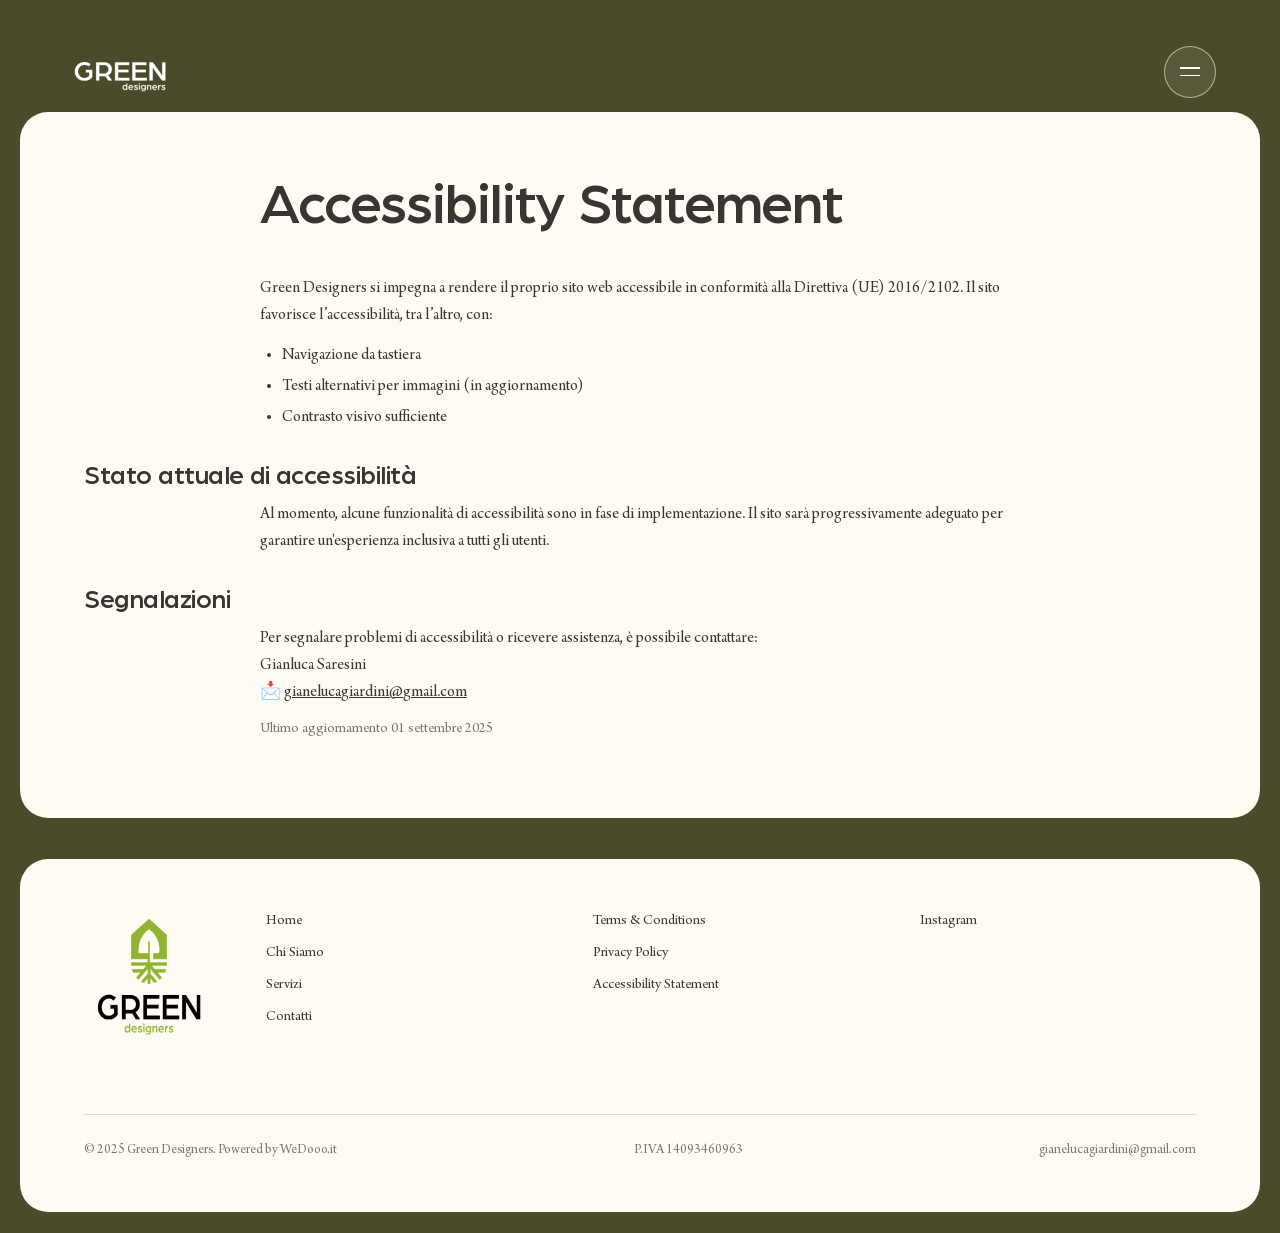
==== accessibility-statement.html @ 31ceeb99 "Sito Green Designers: copia modernizzata del sito Wix Co-Authored-By: Claude Sonnet 5.5 <noreply@ant" ====
<!doctype html>
<html lang="it">
<head>
<meta charset="utf-8">
<meta name="viewport" content="width=device-width, initial-scale=1">
<title>Accessibility Statement | Gian&amp;Luca Green Designers</title>
<meta name="description" content="Dichiarazione di accessibilità del sito Green Designers.">
<meta name="theme-color" content="#32311e">
<meta property="og:title" content="Accessibility Statement | Gian&amp;Luca Green Designers">
<meta property="og:description" content="Dichiarazione di accessibilità del sito Green Designers.">
<meta property="og:type" content="website">
<meta property="og:locale" content="it_IT">
<link rel="icon" type="image/png" href="assets/img/logo-colori.png">
<link rel="preload" href="assets/fonts/arboria-medium.woff2" as="font" type="font/woff2" crossorigin>
<link rel="preload" href="assets/fonts/arno-pro-subhead.woff2" as="font" type="font/woff2" crossorigin>
<link rel="stylesheet" href="assets/css/style.css">
</head>
<body class="inner legal">
<a class="skip" href="#main">Passa al contenuto principale</a>

<header class="site-header" data-header>
  <a class="brand" href="index.html" aria-label="Green Designers – Home"><img src="assets/img/logo-bianco.png" alt="Green Designers" width="237" height="237"></a>
  <button class="burger" type="button" aria-label="Apri il menu" aria-expanded="false" aria-controls="menu" data-burger><span></span><span></span></button>
</header>
<nav class="menu" id="menu" aria-label="Menu principale" aria-hidden="true" data-menu>
  <ul>
    <li style="--i:0"><a href="index.html">Home</a></li>
    <li style="--i:1"><a href="chi-siamo.html">Chi Siamo</a></li>
    <li style="--i:2"><a href="servizi.html">Servizi</a></li>
    <li style="--i:3"><a href="contatti.html">Contatti</a></li>
  </ul>
  <div class="menu-foot">
    <a href="tel:+393490099264">Gian · 349 009 9264</a>
    <a href="tel:+393665047272">Luca · 366 504 7272</a>
    <a href="mailto:gianelucagiardini@gmail.com">gianelucagiardini@gmail.com</a>
  </div>
</nav>
<main id="main">
<article class="legal-article"><h1 class="display">Accessibility Statement</h1>
<p>Green Designers si impegna a rendere il proprio sito web accessibile in conformità alla Direttiva (UE) 2016/2102. Il sito favorisce l’accessibilità, tra l’altro, con:</p>
<ul><li>Navigazione da tastiera</li><li>Testi alternativi per immagini (in aggiornamento)</li><li>Contrasto visivo sufficiente</li></ul>
<h2>Stato attuale di accessibilità</h2>
<p>Al momento, alcune funzionalità di accessibilità sono in fase di implementazione. Il sito sarà progressivamente adeguato per garantire un'esperienza inclusiva a tutti gli utenti.</p>
<h2>Segnalazioni</h2>
<p>Per segnalare problemi di accessibilità o ricevere assistenza, è possibile contattare:<br>Gianluca Saresini<br>📩 <a href="mailto:gianelucagiardini@gmail.com">gianelucagiardini@gmail.com</a></p>
<p class="updated">Ultimo aggiornamento 01 settembre 2025</p></article>
</main>

<footer class="footer">
  <div class="footer-card">
    <a class="footer-logo" href="index.html" aria-label="Green Designers – Home"><img src="assets/img/logo-colori.png" alt="Green Designers" width="152" height="152" loading="lazy"></a>
    <ul class="footer-col">
      <li><a href="index.html">Home</a></li><li><a href="chi-siamo.html">Chi Siamo</a></li><li><a href="servizi.html">Servizi</a></li><li><a href="contatti.html">Contatti</a></li>
    </ul>
    <ul class="footer-col">
      <li><a href="terms-and-conditions.html">Terms &amp; Conditions</a></li>
      <li><a href="privacy-policy.html">Privacy Policy</a></li>
      <li><a href="accessibility-statement.html">Accessibility Statement</a></li>
    </ul>
    <ul class="footer-col">
      <li><a href="https://www.instagram.com/" target="_blank" rel="noopener">Instagram</a></li>
    </ul>
    <div class="footer-legal">
      <span>© 2025 Green Designers. Powered by <a href="https://www.wedooo.it/" target="_blank" rel="noopener">WeDooo.it</a></span>
      <span>P.IVA 14093460963</span>
      <a href="mailto:gianelucagiardini@gmail.com">gianelucagiardini@gmail.com</a>
    </div>
  </div>
</footer>
<script src="assets/js/main.js" defer></script>
</body>
</html>
---- assets/css/style.css ----
@font-face{font-family:"Arboria";src:url("../fonts/arboria-medium.woff2") format("woff2");font-weight:500;font-display:swap}
@font-face{font-family:"Arno Pro";src:url("../fonts/arno-pro-subhead.woff2") format("woff2");font-weight:400;font-display:swap}

:root{
  --olive:#32311e; --olive-2:#4a4b2a; --cream:#fffbf3; --sand:#f0e8db;
  --sage:#cdd4ce; --sage-l:#e2e5d8; --ink:#383633; --muted:#7a756c; --leaf:#6fa53a;
  --head:"Arboria","Helvetica Neue",Helvetica,Arial,sans-serif;
  --body:"Arno Pro","Iowan Old Style",Georgia,"Times New Roman",serif;
  --r:28px; --gap:clamp(12px,1.6vw,22px); --pad:clamp(22px,5vw,72px);
  --ease:cubic-bezier(.2,.7,.2,1);
}
*,*::before,*::after{box-sizing:border-box}
html{scroll-behavior:smooth;-webkit-text-size-adjust:100%}
body{margin:0;background:var(--olive-2);color:var(--ink);font-family:var(--body);font-size:clamp(17px,1.25vw,20px);line-height:1.6;overflow-x:hidden}
body.menu-open{overflow:hidden}
img,video{display:block;max-width:100%}
a{color:inherit}
h1,h2,h3,p,ul,ol,figure,blockquote,address{margin:0}
ul,ol{padding:0;list-style:none}
address{font-style:normal}
:focus-visible{outline:2px solid var(--leaf);outline-offset:3px;border-radius:4px}
.skip{position:fixed;left:12px;top:-60px;z-index:200;background:var(--cream);padding:10px 16px;border-radius:99px;font-family:var(--head);font-size:14px;transition:top .2s}
.skip:focus{top:12px}

/* tipografia */
.display,h1,h2,h3{font-family:var(--head);font-weight:500;letter-spacing:-.02em;line-height:1.08}
.display{font-size:clamp(34px,4.6vw,68px)}
.eyebrow{font-family:var(--body);font-size:clamp(15px,1.1vw,18px);letter-spacing:.02em;margin-bottom:clamp(14px,2vw,26px)}
.prose p+p{margin-top:1.1em}
.prose{max-width:34em}
.num{font-family:var(--body);font-size:15px;opacity:.75;letter-spacing:.06em}

/* bottoni */
.btn{display:inline-flex;align-items:center;gap:.6em;font-family:var(--head);font-size:15px;padding:.95em 1.7em;border-radius:99px;text-decoration:none;border:1px solid currentColor;cursor:pointer;background:none;transition:background .35s var(--ease),color .35s var(--ease),transform .35s var(--ease),border-color .35s}
.btn:hover{transform:translateY(-2px)}
.btn-outline{color:#fff;border-color:rgba(255,255,255,.7);backdrop-filter:blur(6px);background:rgba(255,255,255,.06)}
.btn-outline:hover{background:#fff;color:var(--olive)}
.btn-outline-dark{color:var(--olive);border-color:var(--olive)}
.btn-outline-dark:hover{background:var(--olive);color:var(--cream)}
.btn-light{background:var(--cream);color:var(--olive);border-color:var(--cream)}
.btn-light:hover{background:var(--sage);border-color:var(--sage)}

/* header + menu */
.site-header{position:fixed;inset:0 0 auto 0;z-index:100;display:flex;justify-content:space-between;align-items:center;padding:14px var(--pad);transition:background .4s,backdrop-filter .4s,padding .4s,transform .5s var(--ease)}
.site-header.is-solid{background:rgba(50,49,30,.82);backdrop-filter:blur(14px);padding-block:8px}
.site-header.is-hidden{transform:translateY(-100%)}
.brand img{width:clamp(96px,9vw,128px);height:auto;transition:width .4s}
.is-solid .brand img{width:clamp(80px,7vw,100px)}
.burger{width:52px;height:52px;border-radius:50%;border:1px solid rgba(255,255,255,.55);background:rgba(255,255,255,.08);backdrop-filter:blur(6px);display:grid;place-content:center;gap:6px;cursor:pointer;z-index:120;transition:background .3s}
.burger:hover{background:rgba(255,255,255,.2)}
.burger span{display:block;width:20px;height:1.5px;background:#fff;transition:transform .4s var(--ease)}
.menu-open .burger span:first-child{transform:translateY(3.75px) rotate(45deg)}
.menu-open .burger span:last-child{transform:translateY(-3.75px) rotate(-45deg)}
.menu-open .site-header{background:none;backdrop-filter:none}
.menu{position:fixed;inset:0;z-index:110;background:var(--olive);color:var(--cream);display:flex;flex-direction:column;justify-content:center;padding:var(--pad);clip-path:circle(0 at calc(100% - 52px) 40px);visibility:hidden;transition:clip-path .7s var(--ease),visibility 0s .7s}
.menu-open .menu{clip-path:circle(150% at calc(100% - 52px) 40px);visibility:visible;transition:clip-path .7s var(--ease)}
.menu ul{display:grid;gap:clamp(4px,1.4vh,14px)}
.menu li{overflow:hidden}
.menu li a{display:inline-block;font-family:var(--head);font-size:clamp(40px,9vw,110px);letter-spacing:-.03em;line-height:1.1;text-decoration:none;transform:translateY(110%);transition:transform .8s var(--ease),color .3s;transition-delay:calc(var(--i)*70ms + 150ms)}
.menu-open .menu li a{transform:none}
.menu li a:hover,.menu li a[aria-current]{color:var(--leaf)}
.menu-foot{margin-top:clamp(28px,6vh,64px);display:flex;flex-wrap:wrap;gap:8px 32px;font-size:17px;opacity:.85}
.menu-foot a{text-decoration:none}.menu-foot a:hover{text-decoration:underline}

/* reveal */
[data-reveal]{opacity:0;transform:translateY(34px);transition:opacity .9s var(--ease),transform .9s var(--ease);transition-delay:var(--d,0ms)}
[data-reveal].in{opacity:1;transform:none}

/* hero */
.hero{position:relative;min-height:100svh;display:grid;place-items:center;text-align:center;color:#fff;overflow:hidden;isolation:isolate}
.hero-bg{position:absolute;inset:-8% 0;width:100%;height:116%;object-fit:cover;z-index:-2;animation:kb 22s ease-out both;will-change:transform}
@keyframes kb{from{scale:1.12}to{scale:1}}
.hero-shade{position:absolute;inset:0;z-index:-1;background:linear-gradient(180deg,rgba(20,22,10,.55),rgba(20,22,10,.35) 45%,rgba(20,22,10,.7))}
.hero-in{padding:120px var(--pad) 90px;max-width:1200px}
.hero h1{font-size:clamp(42px,7vw,104px);letter-spacing:-.035em;line-height:1.02}
.hero h1 .line{display:block;overflow:hidden;padding-bottom:.08em}
.hero h1 .line>span{display:inline-block;transform:translateY(105%);animation:rise 1.1s var(--ease) .25s forwards}
.hero h1 .line:nth-child(2)>span{animation-delay:.4s}
@keyframes rise{to{transform:none}}
.hero-sub{margin:clamp(18px,2.6vw,32px) 0 clamp(26px,3.4vw,44px);font-size:clamp(17px,1.7vw,24px);opacity:0;animation:fade 1s ease .9s forwards}
.hero .btn{opacity:0;animation:fade 1s ease 1.1s forwards}
@keyframes fade{to{opacity:1}}
.scroll-cue{position:absolute;bottom:26px;left:50%;width:26px;height:42px;border:1.5px solid rgba(255,255,255,.7);border-radius:20px;translate:-50% 0}
.scroll-cue span{position:absolute;left:50%;top:8px;width:3px;height:8px;border-radius:3px;background:#fff;translate:-50% 0;animation:cue 1.8s ease-in-out infinite}
@keyframes cue{0%{opacity:0;transform:translateY(0)}30%{opacity:1}100%{opacity:0;transform:translateY(14px)}}

/* progetti */
.projects{padding:var(--gap)}
.project-grid{display:grid;grid-template-columns:repeat(4,1fr);gap:var(--gap)}
.project-card{position:relative;display:block;aspect-ratio:1;border-radius:var(--r);overflow:hidden;color:#fff;text-decoration:none;isolation:isolate}
.project-card img{width:100%;height:100%;object-fit:cover;transition:transform 1.2s var(--ease)}
.project-card::after{content:"";position:absolute;inset:0;background:linear-gradient(180deg,transparent 45%,rgba(20,22,10,.75));transition:opacity .4s}
.project-label{position:absolute;left:22px;right:22px;bottom:20px;z-index:2;font-family:var(--head);font-size:clamp(15px,1.3vw,19px);letter-spacing:.03em;display:flex;justify-content:space-between;align-items:center;gap:10px}
.project-label::after{content:"→";transition:transform .4s var(--ease);flex:none}
.project-card:hover img{transform:scale(1.08)}
.project-card:hover .project-label::after{transform:translateX(6px)}

/* chi siamo */
.about{padding:0 var(--gap) var(--gap)}
.about-card{background:var(--cream);border-radius:var(--r);display:grid;grid-template-columns:1.1fr .9fr;gap:var(--pad);align-items:center;padding:clamp(28px,5vw,80px) var(--pad);overflow:hidden}
.about-text .display{margin-bottom:clamp(20px,2.6vw,36px);max-width:15em}
.about-text .prose{margin-bottom:clamp(24px,3vw,40px)}
.about-art img{width:100%;max-width:560px;margin-inline:auto;mix-blend-mode:multiply}

/* servizi home */
.services{position:relative;color:#fff;isolation:isolate;overflow:hidden;margin:0 var(--gap);border-radius:var(--r)}
.services-bg{position:absolute;inset:-10% 0;width:100%;height:120%;object-fit:cover;z-index:-2;will-change:transform}
.services-shade{position:absolute;inset:0;z-index:-1;background:linear-gradient(90deg,rgba(40,40,20,.88),rgba(40,40,20,.55))}
.services-in{padding:clamp(40px,6vw,96px) var(--pad)}
.services-head{max-width:760px}
.services-head .display{margin-bottom:clamp(20px,2.4vw,34px)}
.services-head .prose{margin-bottom:clamp(24px,3vw,40px)}
.service-cards{display:grid;grid-template-columns:repeat(3,1fr);gap:var(--gap);margin-top:clamp(40px,6vw,88px)}
.service-card{background:var(--cream);color:var(--ink);border-radius:22px;padding:clamp(22px,2.4vw,36px);display:flex;flex-direction:column;gap:14px;transition:transform .5s var(--ease),box-shadow .5s}
.service-card:hover{transform:translateY(-8px);box-shadow:0 24px 50px -20px rgba(0,0,0,.5)}
.service-card h3{font-size:clamp(24px,2.3vw,36px);margin-bottom:4px}
.service-card p{font-size:clamp(15px,1.05vw,17px);flex:1}
.service-card img{width:100%;aspect-ratio:4/3;object-fit:cover;border-radius:14px;margin-top:10px}

/* trio */
.trio{padding:clamp(70px,12vw,180px) var(--pad) clamp(50px,8vw,110px);color:#fff;text-align:center}
.trio-words h2{font-size:clamp(44px,9.2vw,150px);letter-spacing:-.045em;line-height:1;transition:transform .2s linear,opacity .2s linear;transform-origin:center}
.trio-words{margin-bottom:clamp(30px,5vw,70px)}
.trio-text{max-width:30em;margin:0 auto clamp(26px,3vw,40px);font-size:clamp(17px,1.4vw,22px);opacity:.92}

/* gallery */
.gallery{background:var(--cream);margin:0 var(--gap);border-radius:var(--r);padding:clamp(34px,5vw,72px) 0 clamp(34px,5vw,72px)}
.gallery-head{display:flex;justify-content:space-between;align-items:end;gap:20px;padding:0 var(--pad);margin-bottom:clamp(24px,3vw,44px)}
.arrows{display:flex;gap:10px}
.arrow{width:48px;height:48px;border-radius:50%;border:1px solid var(--olive);background:none;color:var(--olive);font-size:20px;cursor:pointer;transition:background .3s,color .3s,transform .3s}
.arrow:hover{background:var(--olive);color:var(--cream);transform:scale(1.06)}
.gallery-track{display:flex;gap:var(--gap);overflow-x:auto;scroll-snap-type:x proximity;padding:0 var(--pad);scrollbar-width:none;cursor:grab;scroll-padding-inline:var(--pad)}
.gallery-track::-webkit-scrollbar{display:none}
.gallery-track.drag{cursor:grabbing;scroll-snap-type:none}
.gallery-track figure{flex:none;height:clamp(300px,42vw,620px);scroll-snap-align:start;border-radius:20px;overflow:hidden}
.gallery-track img{height:100%;width:auto;object-fit:cover;transition:transform .8s var(--ease);user-select:none}
.gallery-track figure:hover img{transform:scale(1.04)}

/* perché */
.why{background:var(--sage);margin:var(--gap);border-radius:var(--r);padding:clamp(34px,5vw,80px) var(--pad)}
.why .display{margin-bottom:clamp(24px,4vw,56px)}
.why-list li{display:grid;grid-template-columns:70px 1fr 1.4fr;gap:clamp(12px,3vw,48px);align-items:center;padding:clamp(22px,2.8vw,40px) 0;border-top:1px solid rgba(56,54,51,.25);transition:padding .5s var(--ease)}
.why-list li:last-child{border-bottom:1px solid rgba(56,54,51,.25)}
.why-list li:hover{padding-left:14px}
.why-list h3{font-size:clamp(22px,2.2vw,34px)}
.why-list p{font-size:clamp(15px,1.05vw,17px)}

/* testimonianze */
.testimonials{display:grid;grid-template-columns:1fr 1fr;margin:0 var(--gap);border-radius:var(--r);overflow:hidden;background:var(--cream)}
.testi-media{position:relative;min-height:520px}
.testi-media video{position:absolute;inset:0;width:100%;height:100%;object-fit:cover}
.testi-body{padding:clamp(30px,5vw,80px) var(--pad);display:flex;flex-direction:column;justify-content:center;gap:clamp(24px,3vw,40px)}
.testi-body .display{font-size:clamp(28px,3.4vw,52px)}
.testi-body .display span{color:var(--muted)}
.quote p{font-size:clamp(17px,1.4vw,22px);margin-bottom:16px}
.quote footer{font-family:var(--head);font-size:17px}
.quote{display:none}.quote.is-active{display:block;animation:fade .7s ease both}

/* contatti */
.contact{position:relative;background:var(--sage-l);margin:var(--gap);border-radius:var(--r);overflow:hidden;isolation:isolate}
.contact-mark{position:absolute;left:-6%;bottom:-18%;width:min(640px,60vw);opacity:.07;z-index:-1;pointer-events:none}
.contact-in{display:grid;grid-template-columns:1fr 1.15fr;gap:clamp(30px,6vw,100px);padding:clamp(36px,6vw,96px) var(--pad)}
.contact h1,.contact h2{font-size:clamp(32px,4vw,60px);margin-bottom:clamp(16px,2vw,28px)}
.contact h2 span,.contact h1 span{color:var(--muted)}
.contact-text>p{max-width:28em;margin-bottom:28px}
.contact address p+p{margin-top:1.1em}
.contact address a{text-decoration:none;border-bottom:1px solid rgba(56,54,51,.25);transition:border-color .3s}
.contact address a:hover{border-color:var(--ink)}
.contact-page{margin-top:clamp(90px,10vw,130px)}
.form{display:grid;gap:22px}
.form .row{display:grid;grid-template-columns:1fr 1fr;gap:22px}
.field{display:grid;gap:4px;font-size:14px;color:var(--muted)}
.field input,.field textarea,.field select{font:inherit;font-size:17px;color:var(--ink);background:none;border:0;border-bottom:1px solid rgba(56,54,51,.45);padding:8px 0;border-radius:0;transition:border-color .3s;width:100%;appearance:none}
.field select{background:url("data:image/svg+xml,%3Csvg xmlns='http://www.w3.org/2000/svg' width='14' height='8' fill='none' stroke='%23383633' stroke-width='1.5'%3E%3Cpath d='M1 1l6 6 6-6'/%3E%3C/svg%3E") right 4px center no-repeat}
.field textarea{resize:vertical;min-height:90px}
.field input:focus,.field textarea:focus,.field select:focus{outline:0;border-color:var(--olive);border-bottom-width:2px}
.field input:user-invalid{border-color:#b3402a}
.field small{font-size:13px}
.form .btn{justify-self:start;margin-top:6px}
.form-msg{min-height:1.4em;font-size:15px;color:var(--olive)}
.form-msg.err{color:#b3402a}

/* footer */
.footer{padding:var(--gap)}
.footer-card{background:var(--cream);border-radius:var(--r);padding:clamp(28px,4vw,56px) var(--pad);display:grid;grid-template-columns:auto 1fr 1fr 1fr;gap:clamp(20px,4vw,70px);font-size:15px}
.footer-logo img{width:130px}
.footer-col{display:grid;gap:8px;align-content:start}
.footer a{text-decoration:none}.footer a:hover{text-decoration:underline}
.footer-legal{grid-column:1/-1;display:flex;flex-wrap:wrap;gap:8px 36px;justify-content:space-between;color:var(--muted);font-size:14px;padding-top:24px;border-top:1px solid rgba(56,54,51,.18)}

/* pagine interne */
.inner main{padding-top:0}
.page-top{padding:clamp(120px,16vw,200px) var(--pad) clamp(30px,5vw,70px);color:#fff}
.page-top .display{max-width:15em;margin-bottom:clamp(20px,3vw,40px)}
.page-top .prose{max-width:none}
.two-col{columns:2;column-gap:clamp(30px,5vw,80px)}
.two-col p{break-inside:avoid}
.band{position:relative;margin:0 var(--gap);height:clamp(260px,38vw,560px);border-radius:var(--r);overflow:hidden}
.band img{position:absolute;inset:-8% 0;width:100%;height:116%;object-fit:cover;opacity:0;transition:opacity 1.4s ease}
.band img.is-active{opacity:1}
.team{background:var(--cream);margin:var(--gap);border-radius:var(--r);padding:clamp(34px,5vw,80px) var(--pad)}
.team .display{margin-bottom:clamp(28px,4vw,56px)}
.team-grid{display:grid;grid-template-columns:1fr 1fr;gap:clamp(24px,4vw,60px)}
.member img{width:100%;aspect-ratio:4/5;object-fit:cover;border-radius:20px;margin-bottom:20px}
.member .role{font-size:15px;color:var(--muted)}
.member h3{font-size:clamp(26px,2.6vw,38px);margin:4px 0 12px}
.member p:last-child{font-size:16px}

.service-list{background:var(--cream);margin:var(--gap);border-radius:var(--r);padding:clamp(16px,3vw,48px) var(--pad)}
.service-row{display:grid;grid-template-columns:1.1fr 1fr;gap:clamp(24px,5vw,80px);align-items:center;padding:clamp(24px,4vw,56px) 0;border-bottom:1px solid rgba(56,54,51,.18)}
.service-row:last-child{border:0}
.service-row.flip figure{order:2}
.service-row figure{border-radius:20px;overflow:hidden;aspect-ratio:3/2}
.service-row img{width:100%;height:100%;object-fit:cover;transition:transform 1.2s var(--ease)}
.service-row:hover img{transform:scale(1.05)}
.service-copy{display:grid;gap:14px;justify-items:start}
.service-copy h2{font-size:clamp(26px,3vw,44px)}

/* post */
.post-article{background:var(--cream);margin:clamp(80px,9vw,112px) var(--gap) var(--gap);border-radius:var(--r);padding:clamp(28px,5vw,72px) var(--pad)}
.back{display:inline-block;font-family:var(--head);font-size:15px;text-decoration:none;margin-bottom:28px;color:var(--muted)}
.back:hover{color:var(--olive)}
.post-head{max-width:900px}
.post-head .display{margin:6px 0 12px;font-size:clamp(38px,6vw,92px)}
.updated{font-size:15px;color:var(--muted)}
.post-cover{margin:clamp(24px,4vw,48px) 0;border-radius:22px;overflow:hidden;aspect-ratio:16/8}
.post-cover img{width:100%;height:100%;object-fit:cover}
.post-meta{display:grid;grid-template-columns:repeat(4,1fr);gap:20px;padding:22px 0;border-block:1px solid rgba(56,54,51,.2);margin-bottom:clamp(30px,4vw,56px)}
.post-meta dt{font-size:13px;letter-spacing:.06em;text-transform:uppercase;color:var(--muted);margin-bottom:4px}
.post-meta dd{margin:0;font-size:16px;line-height:1.4}
.post-body{max-width:760px;margin-inline:auto}
.post-body h2{font-size:clamp(24px,2.6vw,38px);margin:clamp(36px,4.5vw,60px) 0 14px}
.post-body h3{font-size:clamp(18px,1.6vw,22px);margin:24px 0 8px}
.post-body p{margin-bottom:12px}
.post-body ul{margin:8px 0 16px;display:grid;gap:6px}
.post-body li{padding-left:22px;position:relative}
.post-body li::before{content:"";position:absolute;left:2px;top:.72em;width:7px;height:7px;border-radius:50%;background:var(--leaf)}
.post-body blockquote{font-family:var(--head);font-size:clamp(20px,2vw,28px);line-height:1.3;letter-spacing:-.01em;padding:6px 0 6px 26px;border-left:3px solid var(--leaf);margin:20px 0;color:var(--olive)}
.recent{background:var(--sage);margin:var(--gap);border-radius:var(--r);padding:clamp(28px,4vw,56px) var(--pad)}
.recent-head{display:flex;justify-content:space-between;align-items:baseline;margin-bottom:24px}
.recent-head h2{font-size:clamp(24px,2.4vw,34px)}
.recent-head a{font-size:15px}
.recent-grid{display:grid;grid-template-columns:repeat(3,1fr);gap:var(--gap)}
.recent-card{display:grid;gap:12px;text-decoration:none;font-family:var(--head);font-size:18px}
.recent-card img{width:100%;aspect-ratio:4/3;object-fit:cover;border-radius:16px;transition:transform .8s var(--ease)}
.recent-card:hover img{transform:scale(1.03)}

.legal-article{background:var(--cream);margin:clamp(80px,9vw,112px) var(--gap) var(--gap);border-radius:var(--r);padding:clamp(28px,5vw,72px) var(--pad)}
.legal-article>*{max-width:760px;margin-inline:auto}
.legal-article .display{margin-bottom:clamp(24px,3vw,40px);font-size:clamp(34px,4.4vw,60px)}
.legal-article h2{font-size:clamp(20px,2vw,26px);margin:32px 0 10px}
.legal-article p{margin-bottom:12px}
.legal-article ul{list-style:disc;padding-left:1.3em;margin-bottom:12px;display:grid;gap:4px}
.legal-article a{text-decoration-thickness:1px}

/* responsive */
@media (max-width:1000px){
  .project-grid{grid-template-columns:repeat(2,1fr)}
  .about-card{grid-template-columns:1fr}
  .service-cards{grid-template-columns:1fr}
  .testimonials{grid-template-columns:1fr}
  .testi-media{min-height:340px}
  .contact-in{grid-template-columns:1fr}
  .footer-card{grid-template-columns:1fr 1fr}
  .footer-logo{grid-column:1/-1}
  .why-list li{grid-template-columns:44px 1fr;}
  .why-list li p{grid-column:2}
  .service-row,.service-row.flip{grid-template-columns:1fr}
  .service-row.flip figure{order:0}
  .post-meta{grid-template-columns:1fr 1fr}
  .two-col{columns:1}
  .team-grid{grid-template-columns:1fr}
  .recent-grid{grid-template-columns:1fr}
}
@media (max-width:560px){
  .project-grid{gap:10px}
  .form .row{grid-template-columns:1fr}
  .gallery-head .arrows,.testi-body .arrows{display:none}
  .post-meta{grid-template-columns:1fr}
  .footer-card{grid-template-columns:1fr}
  .project-label{left:14px;right:14px;bottom:14px;font-size:13px}
  .project-label::after{display:none}
}
@media (prefers-reduced-motion:reduce){
  html{scroll-behavior:auto}
  *,*::before,*::after{animation-duration:.01ms!important;animation-delay:0s!important;transition-duration:.01ms!important}
  [data-reveal]{opacity:1;transform:none}
  .hero h1 .line>span,.hero-sub,.hero .btn{transform:none;opacity:1}
}
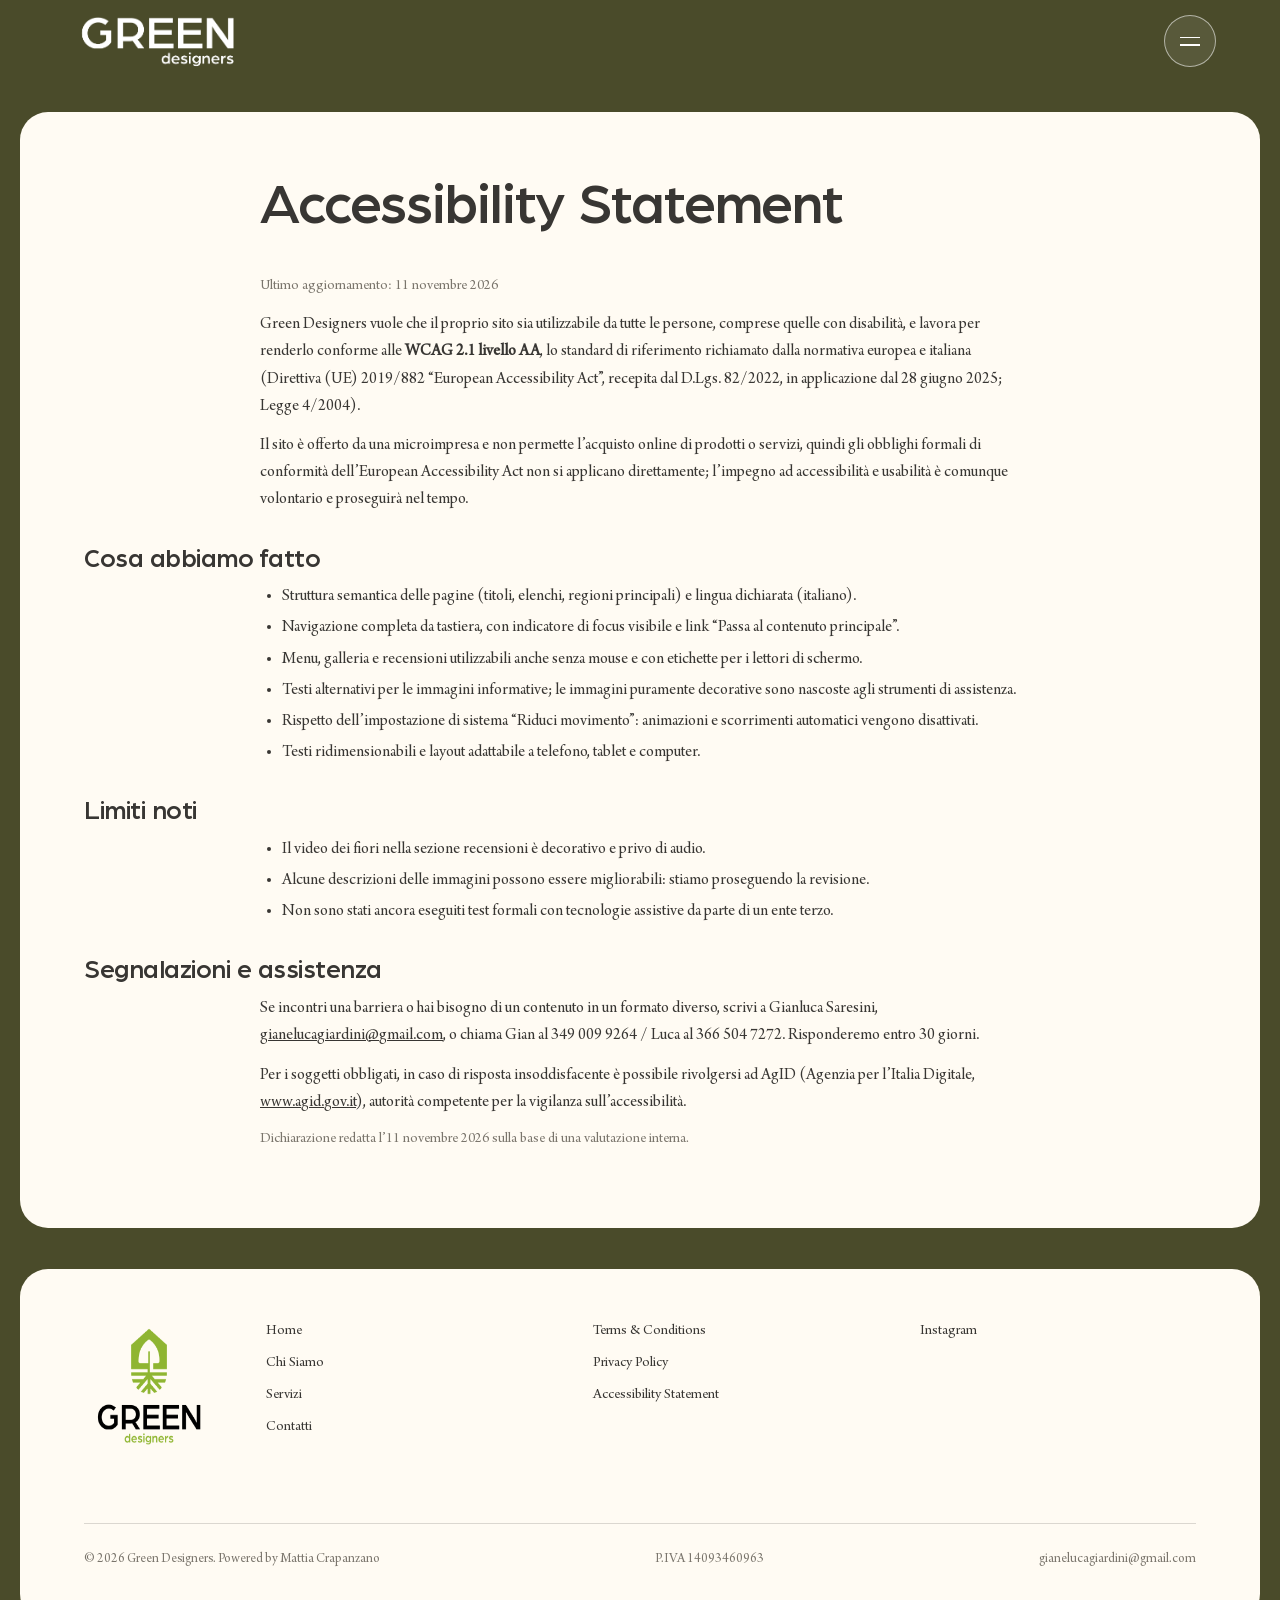
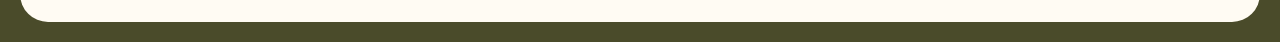
==== commit c651460d: "Recensioni a scorrimento, Chi Siamo come originale, logo piu grande, menu con X, header che si nasco" ====
--- a/accessibility-statement.html
+++ b/accessibility-statement.html
@@ -4,10 +4,10 @@
 <meta charset="utf-8">
 <meta name="viewport" content="width=device-width, initial-scale=1">
 <title>Accessibility Statement | Gian&amp;Luca Green Designers</title>
-<meta name="description" content="Dichiarazione di accessibilità del sito Green Designers.">
+<meta name="description" content="Dichiarazione di accessibilità del sito Green Designers (WCAG 2.1 AA, European Accessibility Act).">
 <meta name="theme-color" content="#32311e">
 <meta property="og:title" content="Accessibility Statement | Gian&amp;Luca Green Designers">
-<meta property="og:description" content="Dichiarazione di accessibilità del sito Green Designers.">
+<meta property="og:description" content="Dichiarazione di accessibilità del sito Green Designers (WCAG 2.1 AA, European Accessibility Act).">
 <meta property="og:type" content="website">
 <meta property="og:locale" content="it_IT">
 <link rel="icon" type="image/png" href="assets/img/logo-colori.png">
@@ -17,6 +17,7 @@
 </head>
 <body class="inner legal">
 <a class="skip" href="#main">Passa al contenuto principale</a>
+<div class="progress" data-progress aria-hidden="true"></div>
 
 <header class="site-header" data-header>
   <a class="brand" href="index.html" aria-label="Green Designers – Home"><img src="assets/img/logo-bianco.png" alt="Green Designers" width="237" height="237"></a>
@@ -36,14 +37,28 @@
   </div>
 </nav>
 <main id="main">
-<article class="legal-article"><h1 class="display">Accessibility Statement</h1>
-<p>Green Designers si impegna a rendere il proprio sito web accessibile in conformità alla Direttiva (UE) 2016/2102. Il sito favorisce l’accessibilità, tra l’altro, con:</p>
-<ul><li>Navigazione da tastiera</li><li>Testi alternativi per immagini (in aggiornamento)</li><li>Contrasto visivo sufficiente</li></ul>
-<h2>Stato attuale di accessibilità</h2>
-<p>Al momento, alcune funzionalità di accessibilità sono in fase di implementazione. Il sito sarà progressivamente adeguato per garantire un'esperienza inclusiva a tutti gli utenti.</p>
-<h2>Segnalazioni</h2>
-<p>Per segnalare problemi di accessibilità o ricevere assistenza, è possibile contattare:<br>Gianluca Saresini<br>📩 <a href="mailto:gianelucagiardini@gmail.com">gianelucagiardini@gmail.com</a></p>
-<p class="updated">Ultimo aggiornamento 01 settembre 2025</p></article>
+<article class="legal-article"><h1 class="display">Accessibility Statement</h1><p class="updated">Ultimo aggiornamento: 11 novembre 2026</p>
+<p>Green Designers vuole che il proprio sito sia utilizzabile da tutte le persone, comprese quelle con disabilità, e lavora per renderlo conforme alle <strong>WCAG 2.1 livello AA</strong>, lo standard di riferimento richiamato dalla normativa europea e italiana (Direttiva (UE) 2019/882 “European Accessibility Act”, recepita dal D.Lgs. 82/2022, in applicazione dal 28 giugno 2025; Legge 4/2004).</p>
+<p>Il sito è offerto da una microimpresa e non permette l’acquisto online di prodotti o servizi, quindi gli obblighi formali di conformità dell’European Accessibility Act non si applicano direttamente; l’impegno ad accessibilità e usabilità è comunque volontario e proseguirà nel tempo.</p>
+<h2>Cosa abbiamo fatto</h2>
+<ul>
+<li>Struttura semantica delle pagine (titoli, elenchi, regioni principali) e lingua dichiarata (italiano).</li>
+<li>Navigazione completa da tastiera, con indicatore di focus visibile e link “Passa al contenuto principale”.</li>
+<li>Menu, galleria e recensioni utilizzabili anche senza mouse e con etichette per i lettori di schermo.</li>
+<li>Testi alternativi per le immagini informative; le immagini puramente decorative sono nascoste agli strumenti di assistenza.</li>
+<li>Rispetto dell’impostazione di sistema “Riduci movimento”: animazioni e scorrimenti automatici vengono disattivati.</li>
+<li>Testi ridimensionabili e layout adattabile a telefono, tablet e computer.</li>
+</ul>
+<h2>Limiti noti</h2>
+<ul>
+<li>Il video dei fiori nella sezione recensioni è decorativo e privo di audio.</li>
+<li>Alcune descrizioni delle immagini possono essere migliorabili: stiamo proseguendo la revisione.</li>
+<li>Non sono stati ancora eseguiti test formali con tecnologie assistive da parte di un ente terzo.</li>
+</ul>
+<h2>Segnalazioni e assistenza</h2>
+<p>Se incontri una barriera o hai bisogno di un contenuto in un formato diverso, scrivi a Gianluca Saresini, <a href="mailto:gianelucagiardini@gmail.com">gianelucagiardini@gmail.com</a>, o chiama Gian al 349 009 9264 / Luca al 366 504 7272. Risponderemo entro 30 giorni.</p>
+<p>Per i soggetti obbligati, in caso di risposta insoddisfacente è possibile rivolgersi ad AgID (Agenzia per l’Italia Digitale, <a href="https://www.agid.gov.it" target="_blank" rel="noopener">www.agid.gov.it</a>), autorità competente per la vigilanza sull’accessibilità.</p>
+<p class="updated">Dichiarazione redatta l’11 novembre 2026 sulla base di una valutazione interna.</p></article>
 </main>
 
 <footer class="footer">
@@ -61,12 +76,13 @@
       <li><a href="https://www.instagram.com/" target="_blank" rel="noopener">Instagram</a></li>
     </ul>
     <div class="footer-legal">
-      <span>© 2025 Green Designers. Powered by <a href="https://www.wedooo.it/" target="_blank" rel="noopener">WeDooo.it</a></span>
+      <span>© 2026 Green Designers. Powered by <a href="https://www.crapanzano.work/luce/siti-web/" target="_blank" rel="noopener">Mattia Crapanzano</a></span>
       <span>P.IVA 14093460963</span>
       <a href="mailto:gianelucagiardini@gmail.com">gianelucagiardini@gmail.com</a>
     </div>
   </div>
 </footer>
+<a class="fab" href="contatti.html" data-fab aria-label="Richiedi un sopralluogo gratuito"><span>Sopralluogo gratuito</span></a>
 <script src="assets/js/main.js" defer></script>
 </body>
 </html>
--- a/assets/css/style.css
+++ b/assets/css/style.css
@@ -41,18 +41,18 @@
 .btn-light:hover{background:var(--sage);border-color:var(--sage)}
 
 /* header + menu */
-.site-header{position:fixed;inset:0 0 auto 0;z-index:100;display:flex;justify-content:space-between;align-items:center;padding:14px var(--pad);transition:background .4s,backdrop-filter .4s,padding .4s,transform .5s var(--ease)}
+.site-header{position:fixed;inset:0 0 auto 0;z-index:130;display:flex;justify-content:space-between;align-items:center;padding:14px var(--pad);transition:background .4s,backdrop-filter .4s,padding .4s,transform .5s var(--ease)}
 .site-header.is-solid{background:rgba(50,49,30,.82);backdrop-filter:blur(14px);padding-block:8px}
 .site-header.is-hidden{transform:translateY(-100%)}
-.brand img{width:clamp(96px,9vw,128px);height:auto;transition:width .4s}
-.is-solid .brand img{width:clamp(80px,7vw,100px)}
-.burger{width:52px;height:52px;border-radius:50%;border:1px solid rgba(255,255,255,.55);background:rgba(255,255,255,.08);backdrop-filter:blur(6px);display:grid;place-content:center;gap:6px;cursor:pointer;z-index:120;transition:background .3s}
+.brand img{width:clamp(150px,15vw,230px);height:auto;transition:width .4s}
+.is-solid .brand img{width:clamp(124px,11vw,170px)}
+.burger{width:52px;height:52px;border-radius:50%;border:1px solid rgba(255,255,255,.55);background:rgba(255,255,255,.08);backdrop-filter:blur(6px);display:grid;place-content:center;gap:6px;cursor:pointer;z-index:140;transition:background .3s}
 .burger:hover{background:rgba(255,255,255,.2)}
 .burger span{display:block;width:20px;height:1.5px;background:#fff;transition:transform .4s var(--ease)}
 .menu-open .burger span:first-child{transform:translateY(3.75px) rotate(45deg)}
 .menu-open .burger span:last-child{transform:translateY(-3.75px) rotate(-45deg)}
 .menu-open .site-header{background:none;backdrop-filter:none}
-.menu{position:fixed;inset:0;z-index:110;background:var(--olive);color:var(--cream);display:flex;flex-direction:column;justify-content:center;padding:var(--pad);clip-path:circle(0 at calc(100% - 52px) 40px);visibility:hidden;transition:clip-path .7s var(--ease),visibility 0s .7s}
+.menu{position:fixed;inset:0;z-index:125;background:var(--olive);color:var(--cream);display:flex;flex-direction:column;justify-content:center;padding:var(--pad);clip-path:circle(0 at calc(100% - 52px) 40px);visibility:hidden;transition:clip-path .7s var(--ease),visibility 0s .7s}
 .menu-open .menu{clip-path:circle(150% at calc(100% - 52px) 40px);visibility:visible;transition:clip-path .7s var(--ease)}
 .menu ul{display:grid;gap:clamp(4px,1.4vh,14px)}
 .menu li{overflow:hidden}
@@ -158,7 +158,7 @@
 
 /* contatti */
 .contact{position:relative;background:var(--sage-l);margin:var(--gap);border-radius:var(--r);overflow:hidden;isolation:isolate}
-.contact-mark{position:absolute;left:-6%;bottom:-18%;width:min(640px,60vw);opacity:.07;z-index:-1;pointer-events:none}
+.contact-mark{position:absolute;left:-4%;bottom:-12%;width:min(620px,60vw);opacity:.07;z-index:-1;pointer-events:none}
 .contact-in{display:grid;grid-template-columns:1fr 1.15fr;gap:clamp(30px,6vw,100px);padding:clamp(36px,6vw,96px) var(--pad)}
 .contact h1,.contact h2{font-size:clamp(32px,4vw,60px);margin-bottom:clamp(16px,2vw,28px)}
 .contact h2 span,.contact h1 span{color:var(--muted)}
@@ -254,7 +254,34 @@
 .legal-article a{text-decoration-thickness:1px}
 
 /* responsive */
+/* chi siamo */
+.about-page{background:var(--cream);margin:clamp(96px,11vw,150px) var(--gap) var(--gap);border-radius:var(--r);padding:clamp(28px,5vw,80px) var(--pad)}
+.about-page-top{display:grid;grid-template-columns:1fr 1.1fr;gap:clamp(24px,6vw,100px);align-items:start;margin-bottom:clamp(30px,5vw,70px)}
+.about-page-img{border-radius:20px;overflow:hidden;aspect-ratio:21/8}
+.about-page-img img{width:100%;height:116%;object-fit:cover}
+.contact small{font-size:.8em;color:var(--muted)}
+
+/* chicche UX */
+.progress{position:fixed;inset:0 0 auto 0;height:3px;z-index:150;transform-origin:left;transform:scaleX(0);background:var(--leaf)}
+.fab{position:fixed;right:clamp(14px,2vw,28px);bottom:clamp(14px,2vw,28px);z-index:90;display:inline-flex;align-items:center;gap:.6em;background:var(--cream);color:var(--olive);font-family:var(--head);font-size:15px;text-decoration:none;padding:.85em 1.3em;border-radius:99px;box-shadow:0 14px 40px -12px rgba(0,0,0,.55);transform:translateY(140%);opacity:0;transition:transform .6s var(--ease),opacity .6s,background .3s}
+.fab::before{content:"";width:9px;height:9px;border-radius:50%;background:var(--leaf);box-shadow:0 0 0 0 rgba(111,165,58,.6);animation:pulse 2.2s infinite}
+@keyframes pulse{70%{box-shadow:0 0 0 12px rgba(111,165,58,0)}100%{box-shadow:0 0 0 0 rgba(111,165,58,0)}}
+.fab.show{transform:none;opacity:1}
+.fab:hover{background:var(--sage)}
+.quote-dots{display:flex;gap:8px}
+.quote-dots span{width:8px;height:8px;border-radius:99px;background:rgba(56,54,51,.25);transition:width .5s var(--ease),background .4s}
+.quote-dots span.on{width:28px;background:var(--leaf)}
+.quote-slider{min-height:9em}
+.cursor{position:fixed;left:0;top:0;z-index:160;pointer-events:none;width:92px;height:92px;margin:-46px 0 0 -46px;border-radius:50%;background:var(--olive);color:var(--cream);display:grid;place-items:center;font-family:var(--head);font-size:14px;opacity:0;transition:opacity .3s}
+.cursor.on{opacity:1}
+body{animation:pagein .6s var(--ease) both}
+body.leaving{opacity:0;transition:opacity .25s}
+@keyframes pagein{from{opacity:0}to{opacity:1}}
+@media (hover:none){.cursor{display:none}}
+
 @media (max-width:1000px){
+  .about-page-top{grid-template-columns:1fr}
+  .about-page-img{aspect-ratio:4/3}
   .project-grid{grid-template-columns:repeat(2,1fr)}
   .about-card{grid-template-columns:1fr}
   .service-cards{grid-template-columns:1fr}
